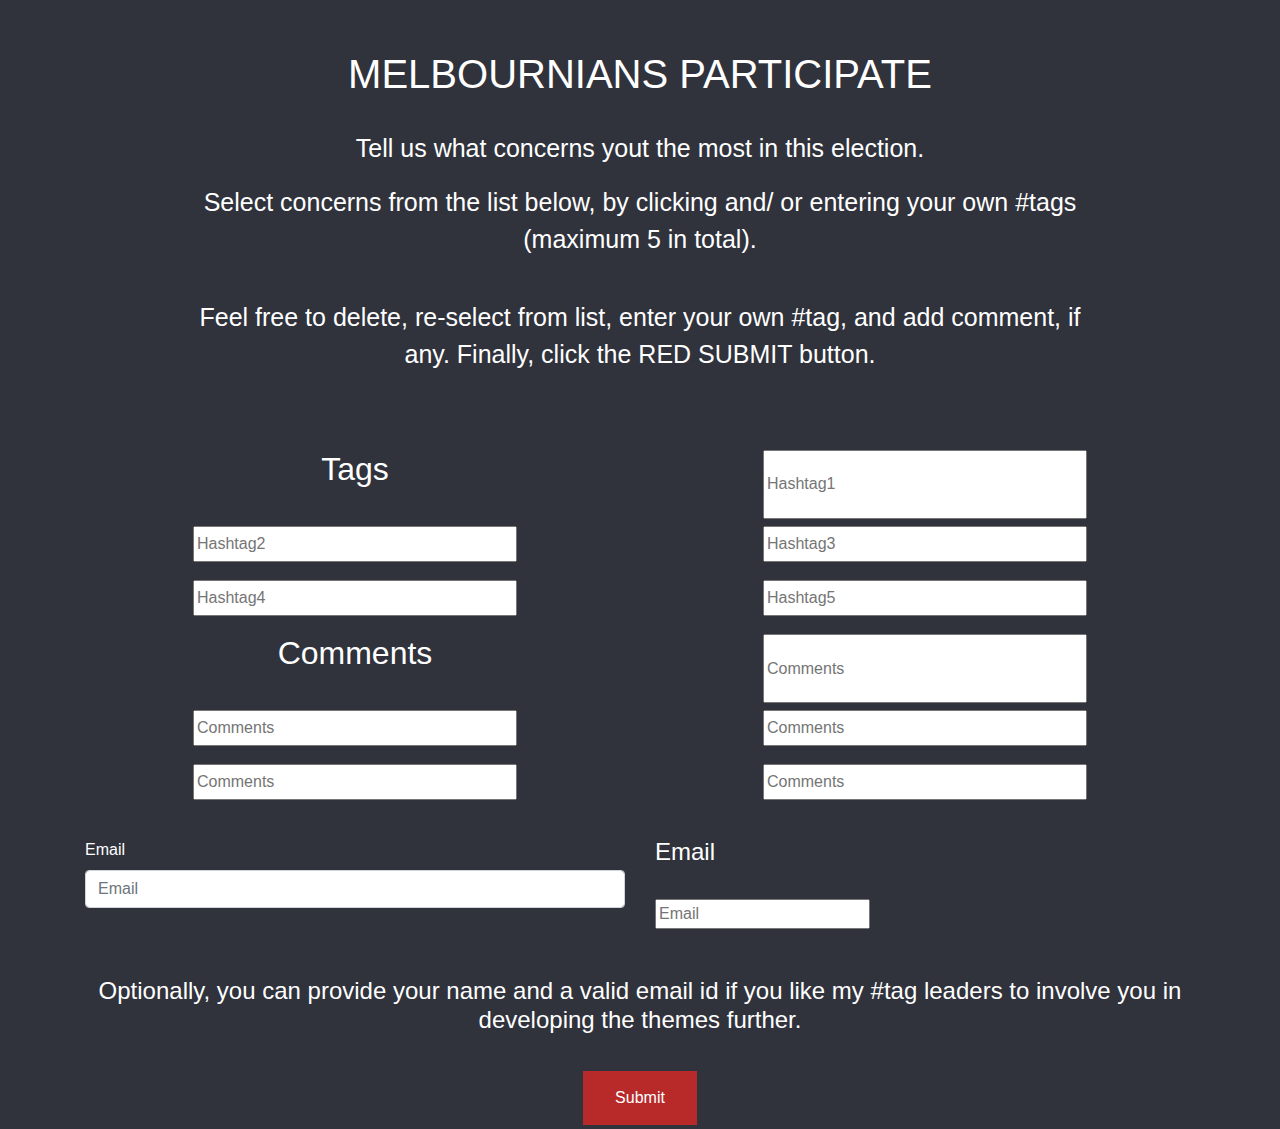
==== Melbourne-1/index.html @ fe4aaa3c "Update index.html" ====
<!DOCTYPE html>
<html lang="en">
<head>
    <meta charset="UTF-8">
    <meta name="viewport" content="width=device-width, initial-scale=1.0">
    <link rel="stylesheet" href="https://stackpath.bootstrapcdn.com/bootstrap/4.3.1/css/bootstrap.min.css" integrity="sha384-ggOyR0iXCbMQv3Xipma34MD+dH/1fQ784/j6cY/iJTQUOhcWr7x9JvoRxT2MZw1T" crossorigin="anonymous">
    <link rel="stylesheet" href="style.css">
    <script src="https://ajax.googleapis.com/ajax/libs/jquery/3.5.1/jquery.min.js"></script>
    <script src="https://stackpath.bootstrapcdn.com/bootstrap/4.3.1/js/bootstrap.min.js" integrity="sha384-JjSmVgyd0p3pXB1rRibZUAYoIIy6OrQ6VrjIEaFf/nJGzIxFDsf4x0xIM+B07jRM" crossorigin="anonymous"></script>
    <script src="index.js"></script>
    <title>City of Melbourne</title>
</head>
<body>
    <div class="container">
        <div class="row">
            <div class="col-sm-1"></div>
            <div class="col-sm-10" align="center">
                <h1 class="mainHeading">MELBOURNIANS PARTICIPATE</h1>
                <br>
                <p>Tell us what concerns yout the most in this election.</p>
                <p>Select concerns from the list below, by clicking and/ or entering your own #tags (maximum 5 in total).</p>
                <br>
                <p>Feel free to delete, re-select from list, enter your own #tag, and add comment, if any. Finally, click the RED SUBMIT button.</p>
            </div>
            <div class="col-sm-1"></div>
        </div>
        <div class="row" align="center" style="margin-top:30px;">
            <div class="col-sm-6" style="margin-top:30px;">
                <h2>Tags</h2>
            </div>
           
            <div class="col-sm-6" style="margin-top:30px;">
                <input list="tags" name="tag1" id="tag1" class="tagName" placeholder="Hashtag1">
            </div>
           
            <div class="col-sm-6" style="margin-top:30px;">
                <input list="tags" name="tag2" id="tag2" class="tagName" placeholder="Hashtag2">
            </div>
            
            <div class="col-sm-6" style="margin-top:30px;">
                <input list="tags" name="tag3" id="tag3" class="tagName" placeholder="Hashtag3">
            </div>
            
            <div class="col-sm-6" style="margin-top:30px;">
                <input list="tags" name="tag4" id="tag4" class="tagName" placeholder="Hashtag4">
            </div>
            
            <div class="col-sm-6" style="margin-top:30px;">
                <input list="tags" name="tag5" id="tag5" class="tagName" placeholder="Hashtag5">
            </div>

            <div class="col-sm-6" style="margin-top:30px">
                <h2>Comments</h2>
            </div>
            <div class="col-sm-6" style="margin-top:30px;">
                <input type="text" class="comments" placeholder="Comments">
            </div>
            <div class="col-sm-6" style="margin-top:30px">
                <input type="text" class="comments" placeholder="Comments">
            </div> <div class="col-sm-6" style="margin-top:30px">
                <input type="text" class="comments" placeholder="Comments">
            </div> <div class="col-sm-6" style="margin-top:30px">
                <input type="text" class="comments" placeholder="Comments">
            </div> <div class="col-sm-6" style="margin-top:30px">
                <input type="text" class="comments" placeholder="Comments">
            </div>

            <datalist id="tags" class="tagList" name="tagList">
                <option value="#MaintainsUrbanBiosphere">
                <option value="#CaptureAndRescueStormWater">
                <option value="#DesignForAndByPeople">
                <option value="#DigitalTransformationOfCouncilBureacrats">
                <option value="#NewAreasOfEmployment">
                <option value="#PropertyPrice">
                <option value="#CovidOutbreakGuardRegulation">
                <option value="#CitizenParticipationInDirectDemocracy">
                <option value="#AffordableCommunityFacilitiesAndServices">
                <option value="#SupportHomeless">
                <option value="#CreativeValue">
                <option value="#E-learningPolicies">
                <option value="#CyclistFriendlyCity">
                <option value="#AffordablePublicTransport">
                <option value="#EnableCitizenEngagementWithNewTechnology">
                <option value="#OpenupGovernmentData">
                <option value="#CityCleanness">
                <option value="#MoreHotspot">
                <option value="#AcknowledgeAboriginalIdentity">
                <option value="#MoreMinorityRights">
            </datalist>
        </div>
        <form id="form1">
            <div class="row">
                
                <div class="col-sm-6">
                    <div class="form-group">
                        <label for="emailAddress">Email</label>
                        <input type="email" class="form-control" id="emailAddress" placeholder="Email">
                    </div>
                </div>
                <div class="col-sm-6">
                        <h4>Email</h4>
                        <br>
                        <input type="text" id="email" name="email" placeholder="Email"><br>
                </div>
            </div>


            <div class="row" align="center">
                <div class="col-md-12">
                    <br>
                    <br>
                    <h4>Optionally, you can provide your name and a valid email id if you like my #tag leaders to involve you in developing the themes further.</h4>
                    <br>
                    <button class="button" type="submit" form="form1" value="Submit">Submit</button>
                </div>
            </div>
            </form>
    </div>

<script>
    $(".tagName").blur(function() {
        var hashTag = $(this).val();
        var tagLength = $('.tagName').length;
        var id = this.id;
        for (var i = 1 ; i<tagLength+1; i++)
        {
            if(id != ("tag"+i))
            {
                var link = $("#tag"+i).val();
                if(hashTag == link && link!="") {
                    alert("This #tag is already chosen.");
                    $(this).val("");
                }
            }
            
        }
    });
</script>
</body>
</html>
---- Melbourne-1/style.css ----
body
{
    background:#30323c;
    
}

div 
{
    color: white;
}
* 
{
    margin: 0;
}

.tagName
{
    height: 150%;
    width: 60%;
}

.comments
{
    height: 150%;
    width: 60%;
}

.button {
    background-color: #b82a2a;
    border: none;
    color: white;
    padding: 15px 32px;
    text-align: center;
    text-decoration: none;
    display: inline-block;
    font-size: 16px;
    margin: 4px 2px;
    cursor: pointer;
  }

form 
{
    margin-top:50px;
}

#fname 
{
    height: 120%;
    width: 50%;
}

.mainHeading
{
    margin-top: 50px;   
}
p
{
    font-size: 25px;
}

.cols-inside
{
 width: 50%;
 min-width: 300px;
 padding: 0;
 margin: auto;
}

.cols-inside input{
    width: 200px;
}

.row
{
    height: auto;
}
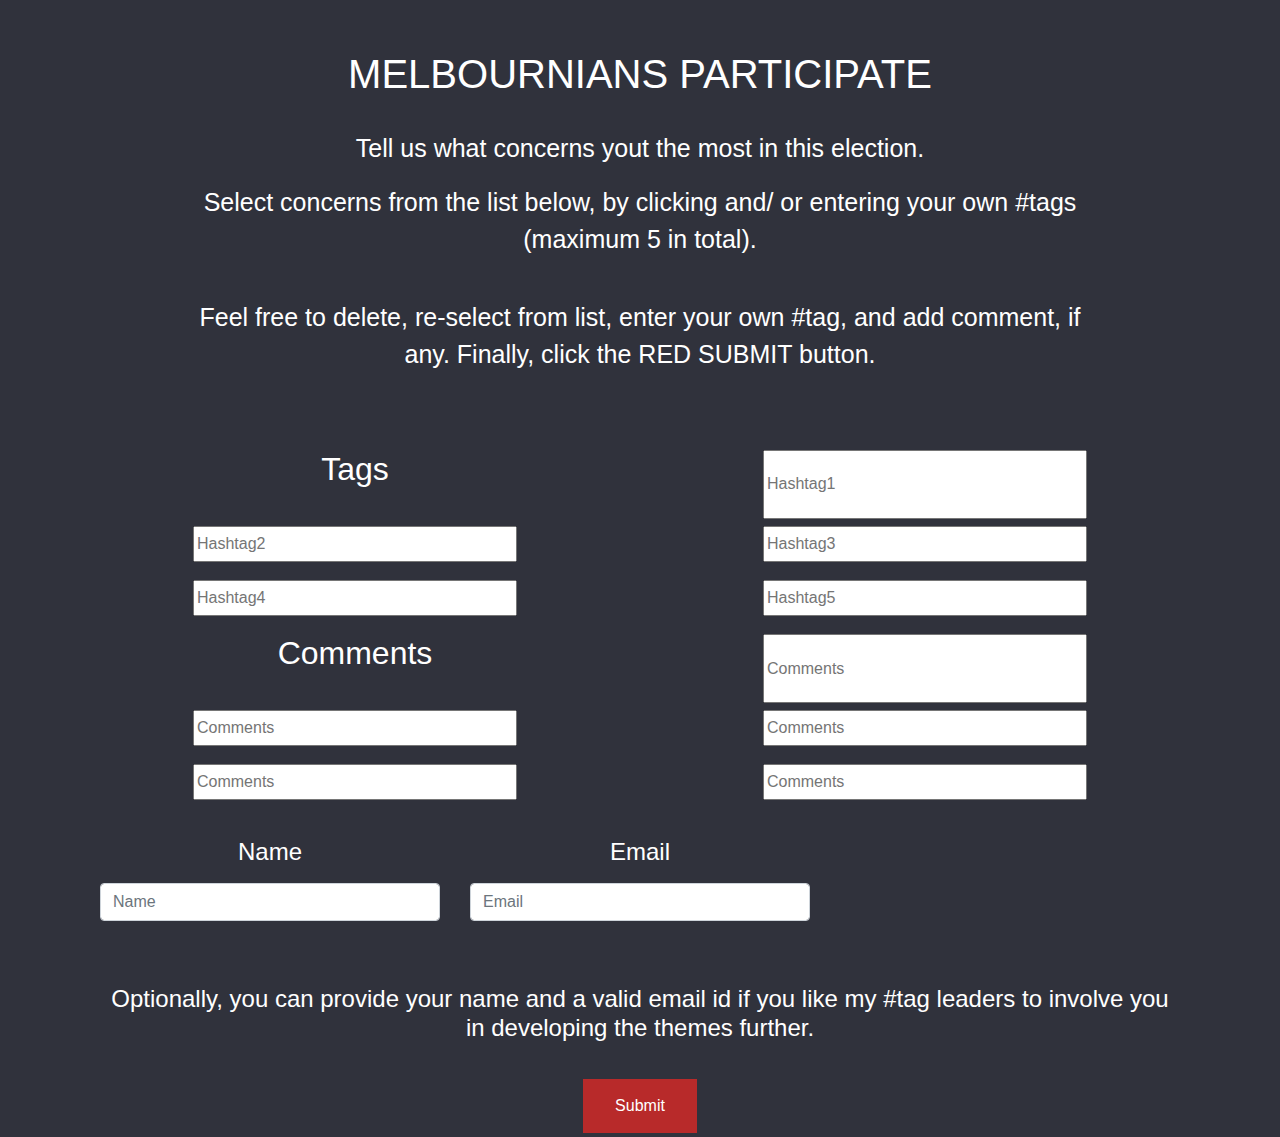
==== commit 0c954adf: "Update index.html" ====
--- a/Melbourne-1/index.html
+++ b/Melbourne-1/index.html
@@ -89,32 +89,34 @@
             </datalist>
         </div>
         <form id="form1">
-            <div class="row">
-                
-                <div class="col-sm-6">
-                    <div class="form-group">
-                        <label for="emailAddress">Email</label>
-                        <input type="email" class="form-control" id="emailAddress" placeholder="Email">
+            <div class="container">
+                <div class="row">
+                    <div class="col-offset-2 col-sm-4 text-center">
+                        <div class="form-group">
+                            <label for="name"><h4>Name</h4></label><br>
+                            <input type="text" class="form-control" id="name" placeholder="Name">
+                        </div>
+                    </div>
+                    <div class="col-offset-2 col-sm-4 text-center">
+                        <div class="form-group">
+                            <label for="emailAddress"><h4>Email</h4></label><br>
+                            <input type="email" class="form-control" id="emailAddress" placeholder="Email">
+                        </div>
                     </div>
                 </div>
-                <div class="col-sm-6">
-                        <h4>Email</h4>
+
+
+                <div class="row" align="center">
+                    <div class="col-md-12">
                         <br>
-                        <input type="text" id="email" name="email" placeholder="Email"><br>
+                        <br>
+                        <h4>Optionally, you can provide your name and a valid email id if you like my #tag leaders to involve you in developing the themes further.</h4>
+                        <br>
+                        <button class="button" type="submit" form="form1" value="Submit">Submit</button>
+                    </div>
                 </div>
             </div>
-
-
-            <div class="row" align="center">
-                <div class="col-md-12">
-                    <br>
-                    <br>
-                    <h4>Optionally, you can provide your name and a valid email id if you like my #tag leaders to involve you in developing the themes further.</h4>
-                    <br>
-                    <button class="button" type="submit" form="form1" value="Submit">Submit</button>
-                </div>
-            </div>
-            </form>
+        </form>
     </div>
 
 <script>
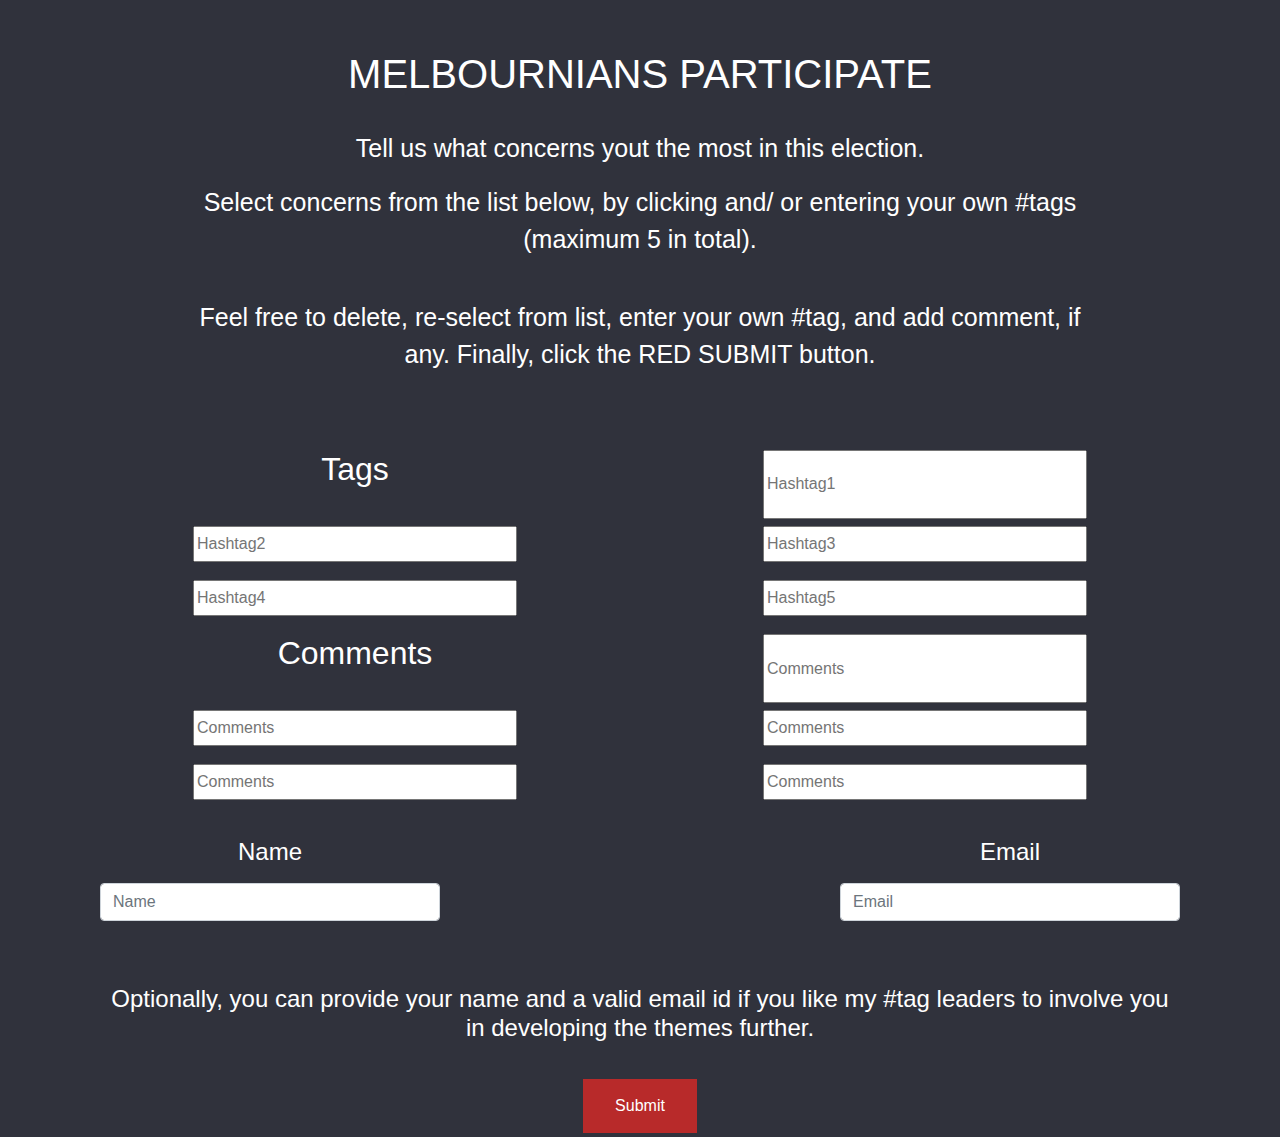
==== commit 2f977ffa: "Update index.html" ====
--- a/Melbourne-1/index.html
+++ b/Melbourne-1/index.html
@@ -90,14 +90,14 @@
         </div>
         <form id="form1">
             <div class="container">
-                <div class="row">
-                    <div class="col-offset-2 col-sm-4 text-center">
+                <div class="row justify-content-between">
+                    <div class="col-sm-6 col-md-4 text-center">
                         <div class="form-group">
                             <label for="name"><h4>Name</h4></label><br>
                             <input type="text" class="form-control" id="name" placeholder="Name">
                         </div>
                     </div>
-                    <div class="col-offset-2 col-sm-4 text-center">
+                    <div class="col-sm-6 col-md-4 text-center">
                         <div class="form-group">
                             <label for="emailAddress"><h4>Email</h4></label><br>
                             <input type="email" class="form-control" id="emailAddress" placeholder="Email">
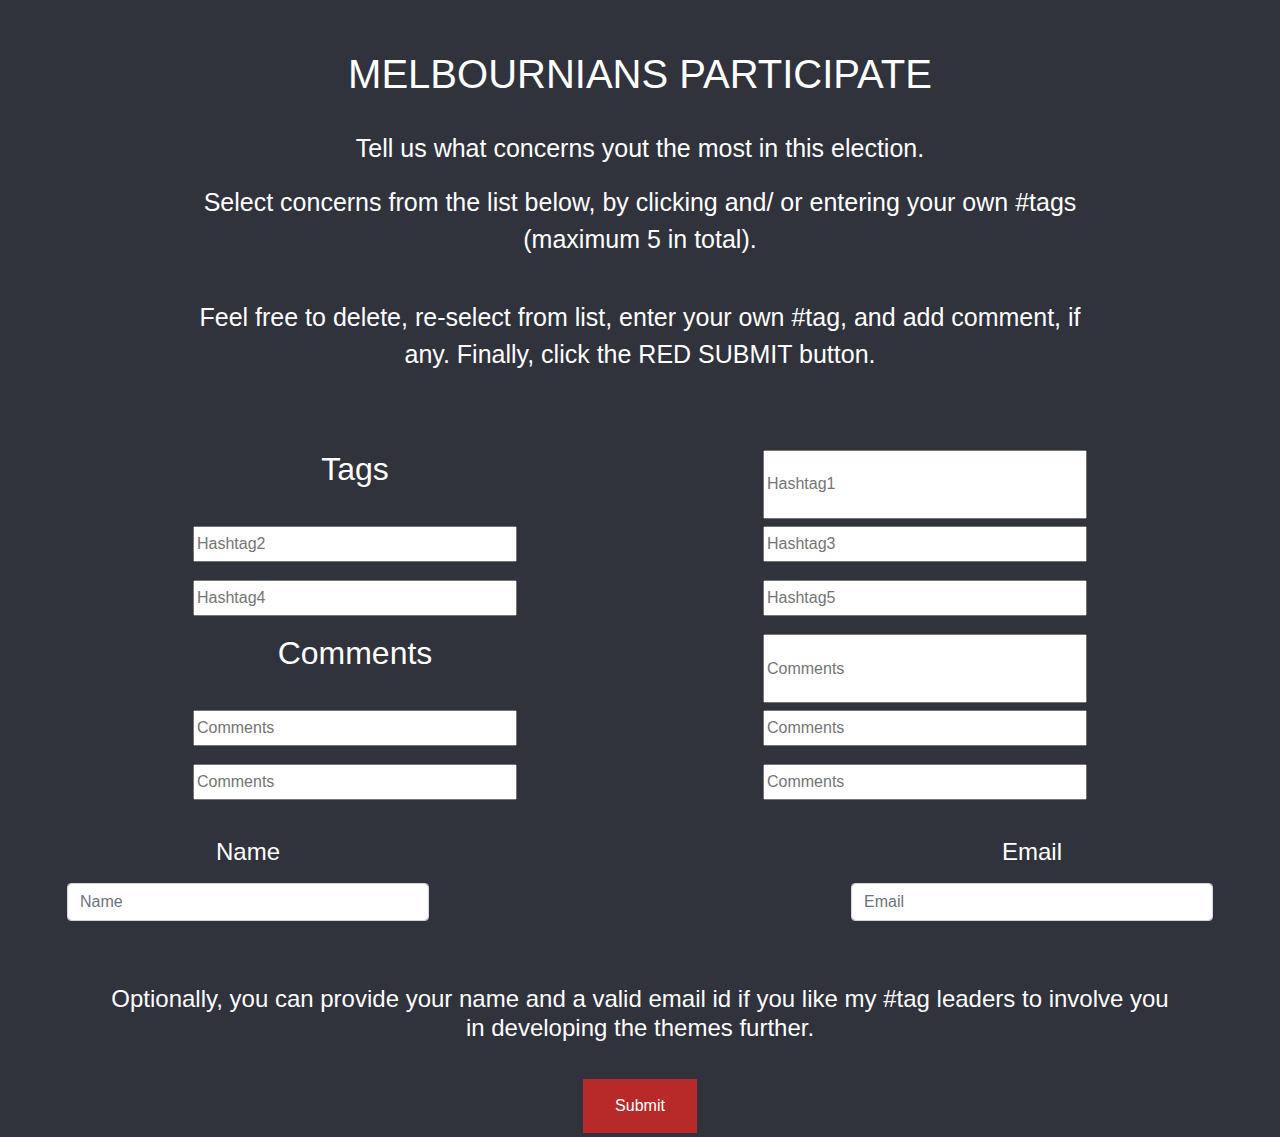
==== commit 1fe7140e: "Update index.html" ====
--- a/Melbourne-1/index.html
+++ b/Melbourne-1/index.html
@@ -90,14 +90,14 @@
         </div>
         <form id="form1">
             <div class="container">
-                <div class="row justify-content-between">
-                    <div class="col-sm-6 col-md-4 text-center">
+                <div class="row justify-content-between mx-lg-n5">
+                    <div class="col-4 text-center">
                         <div class="form-group">
                             <label for="name"><h4>Name</h4></label><br>
                             <input type="text" class="form-control" id="name" placeholder="Name">
                         </div>
                     </div>
-                    <div class="col-sm-6 col-md-4 text-center">
+                    <div class="col-4 text-center">
                         <div class="form-group">
                             <label for="emailAddress"><h4>Email</h4></label><br>
                             <input type="email" class="form-control" id="emailAddress" placeholder="Email">
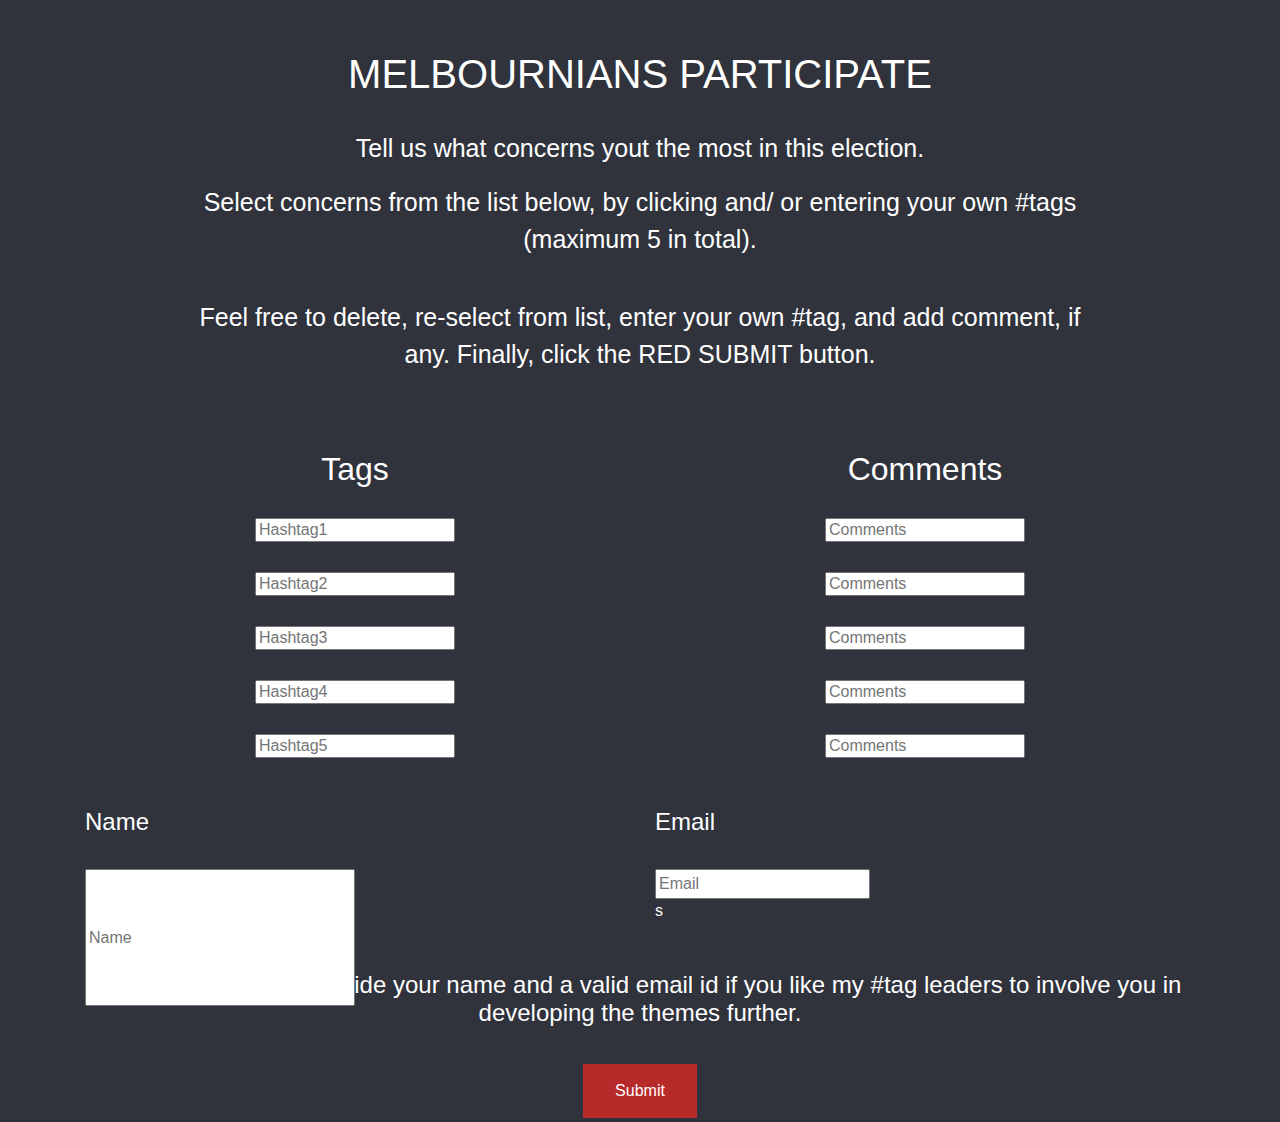
==== commit c4645918: "Merge pull request #7 from SGI-CAPP-AT2/main" ====
--- a/Melbourne-1/index.html
+++ b/Melbourne-1/index.html
@@ -25,46 +25,47 @@
             <div class="col-sm-1"></div>
         </div>
         <div class="row" align="center" style="margin-top:30px;">
-            <div class="col-sm-6" style="margin-top:30px;">
-                <h2>Tags</h2>
+            <div class="cols-inside">
+                <div class="col-sm-6" style="margin-top:30px;">
+                    <h2>Tags</h2>
+                </div>
+                <div class="col-sm-6" style="margin-top:30px;">
+                    <input list="tags" name="tag1" id="tag1" class="tagName" placeholder="Hashtag1">
+                </div>
+            
+                <div class="col-sm-6" style="margin-top:30px;">
+                    <input list="tags" name="tag2" id="tag2" class="tagName" placeholder="Hashtag2">
+                </div>
+                
+                <div class="col-sm-6" style="margin-top:30px;">
+                    <input list="tags" name="tag3" id="tag3" class="tagName" placeholder="Hashtag3">
+                </div>
+                
+                <div class="col-sm-6" style="margin-top:30px;">
+                    <input list="tags" name="tag4" id="tag4" class="tagName" placeholder="Hashtag4">
+                </div>
+                
+                <div class="col-sm-6" style="margin-top:30px;">
+                    <input list="tags" name="tag5" id="tag5" class="tagName" placeholder="Hashtag5">
+                </div>
             </div>
-           
-            <div class="col-sm-6" style="margin-top:30px;">
-                <input list="tags" name="tag1" id="tag1" class="tagName" placeholder="Hashtag1">
+            <div class="cols-inside">
+                <div class="col-sm-6" style="margin-top:30px">
+                    <h2>Comments</h2>
+                </div>
+                <div class="col-sm-6" style="margin-top:30px;">
+                    <input type="text" class="comments" placeholder="Comments">
+                </div>
+                <div class="col-sm-6" style="margin-top:30px">
+                    <input type="text" class="comments" placeholder="Comments">
+                </div> <div class="col-sm-6" style="margin-top:30px">
+                    <input type="text" class="comments" placeholder="Comments">
+                </div> <div class="col-sm-6" style="margin-top:30px">
+                    <input type="text" class="comments" placeholder="Comments">
+                </div> <div class="col-sm-6" style="margin-top:30px">
+                    <input type="text" class="comments" placeholder="Comments">
+                </div>
             </div>
-           
-            <div class="col-sm-6" style="margin-top:30px;">
-                <input list="tags" name="tag2" id="tag2" class="tagName" placeholder="Hashtag2">
-            </div>
-            
-            <div class="col-sm-6" style="margin-top:30px;">
-                <input list="tags" name="tag3" id="tag3" class="tagName" placeholder="Hashtag3">
-            </div>
-            
-            <div class="col-sm-6" style="margin-top:30px;">
-                <input list="tags" name="tag4" id="tag4" class="tagName" placeholder="Hashtag4">
-            </div>
-            
-            <div class="col-sm-6" style="margin-top:30px;">
-                <input list="tags" name="tag5" id="tag5" class="tagName" placeholder="Hashtag5">
-            </div>
-
-            <div class="col-sm-6" style="margin-top:30px">
-                <h2>Comments</h2>
-            </div>
-            <div class="col-sm-6" style="margin-top:30px;">
-                <input type="text" class="comments" placeholder="Comments">
-            </div>
-            <div class="col-sm-6" style="margin-top:30px">
-                <input type="text" class="comments" placeholder="Comments">
-            </div> <div class="col-sm-6" style="margin-top:30px">
-                <input type="text" class="comments" placeholder="Comments">
-            </div> <div class="col-sm-6" style="margin-top:30px">
-                <input type="text" class="comments" placeholder="Comments">
-            </div> <div class="col-sm-6" style="margin-top:30px">
-                <input type="text" class="comments" placeholder="Comments">
-            </div>
-
             <datalist id="tags" class="tagList" name="tagList">
                 <option value="#MaintainsUrbanBiosphere">
                 <option value="#CaptureAndRescueStormWater">
@@ -89,34 +90,33 @@
             </datalist>
         </div>
         <form id="form1">
-            <div class="container">
-                <div class="row justify-content-between mx-lg-n5">
-                    <div class="col-4 text-center">
-                        <div class="form-group">
-                            <label for="name"><h4>Name</h4></label><br>
-                            <input type="text" class="form-control" id="name" placeholder="Name">
-                        </div>
-                    </div>
-                    <div class="col-4 text-center">
-                        <div class="form-group">
-                            <label for="emailAddress"><h4>Email</h4></label><br>
-                            <input type="email" class="form-control" id="emailAddress" placeholder="Email">
-                        </div>
-                    </div>
+            <div class="row">
+                
+                <div class="col-sm-6">
+                                <h4>
+                                  Name
+                              </h4>
+                              <br>
+                             <input type="text" id="fname" name="fname" placeholder="Name"><br>
                 </div>
+                <div class="col-sm-6">
+                        <h4>Email</h4>
+                        <br>
+                        <input type="text" id="email" name="email" placeholder="Email"><br>s
+                </div>
+            </div>
 
 
-                <div class="row" align="center">
-                    <div class="col-md-12">
-                        <br>
-                        <br>
-                        <h4>Optionally, you can provide your name and a valid email id if you like my #tag leaders to involve you in developing the themes further.</h4>
-                        <br>
-                        <button class="button" type="submit" form="form1" value="Submit">Submit</button>
-                    </div>
+            <div class="row" align="center">
+                <div class="col-md-12">
+                    <br>
+                    <br>
+                    <h4>Optionally, you can provide your name and a valid email id if you like my #tag leaders to involve you in developing the themes further.</h4>
+                    <br>
+                    <button class="button" type="submit" form="form1" value="Submit">Submit</button>
                 </div>
             </div>
-        </form>
+            </form>
     </div>
 
 <script>
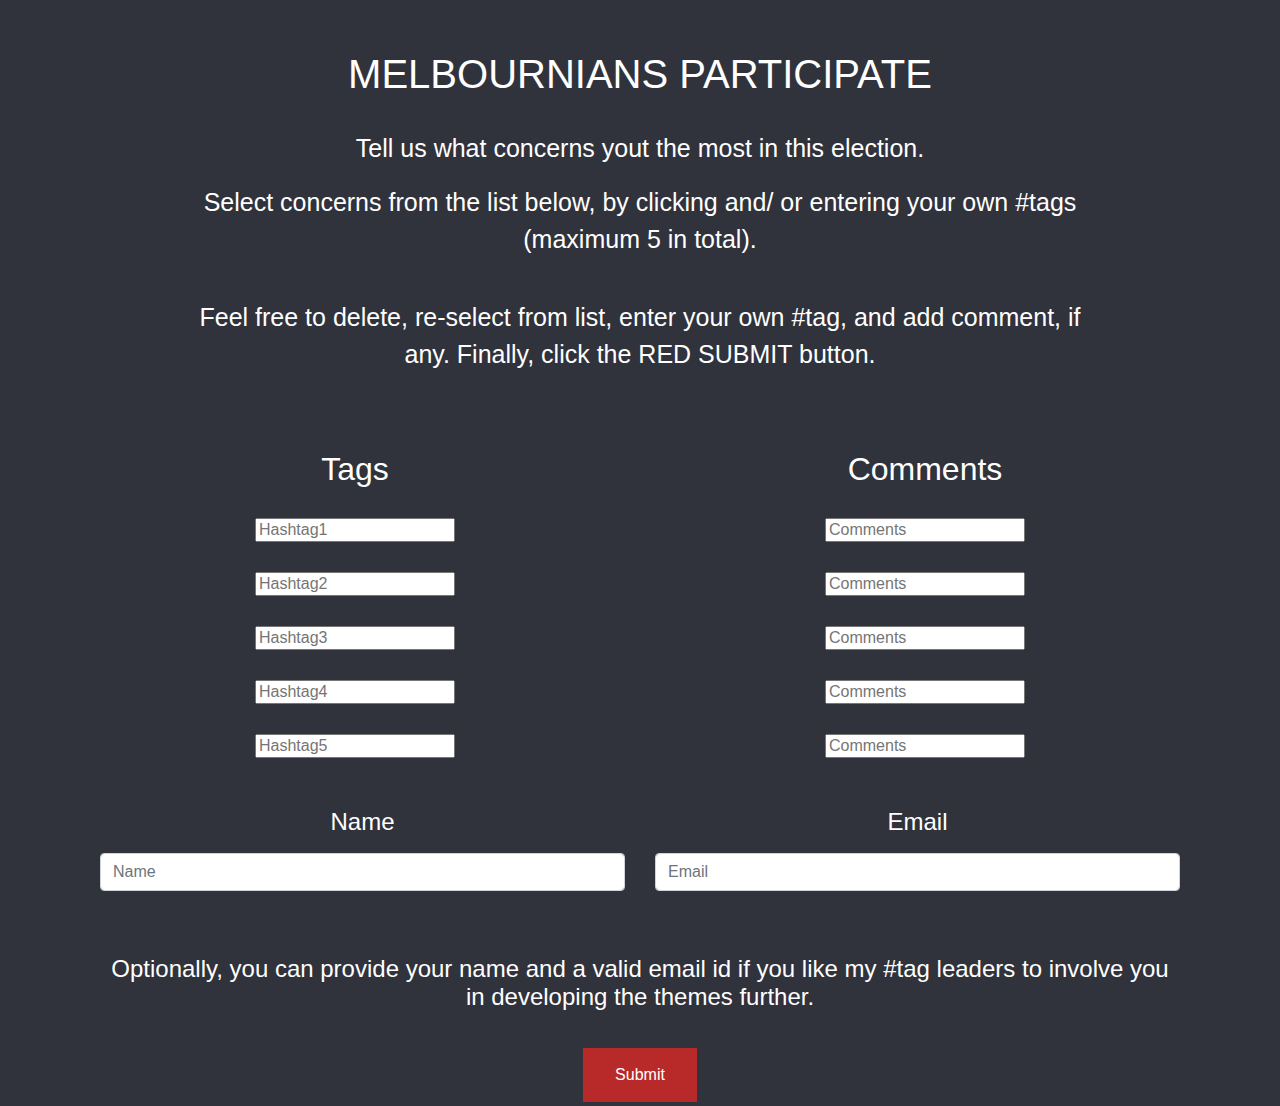
==== commit 2d165f65: "Merge pull request #6 from Mitali-Potdar/#3" ====
--- a/Melbourne-1/index.html
+++ b/Melbourne-1/index.html
@@ -90,33 +90,34 @@
             </datalist>
         </div>
         <form id="form1">
-            <div class="row">
-                
-                <div class="col-sm-6">
-                                <h4>
-                                  Name
-                              </h4>
-                              <br>
-                             <input type="text" id="fname" name="fname" placeholder="Name"><br>
+            <div class="container">
+                <div class="row justify-content-between">
+                    <div class="col-6 text-center">
+                        <div class="form-group">
+                            <label for="name"><h4>Name</h4></label><br>
+                            <input type="text" class="form-control" id="name" placeholder="Name">
+                        </div>
+                    </div>
+                    <div class="col-6 text-center">
+                        <div class="form-group">
+                            <label for="emailAddress"><h4>Email</h4></label><br>
+                            <input type="email" class="form-control" id="emailAddress" placeholder="Email">
+                        </div>
+                    </div>
                 </div>
-                <div class="col-sm-6">
-                        <h4>Email</h4>
+
+
+                <div class="row" align="center">
+                    <div class="col-md-12">
                         <br>
-                        <input type="text" id="email" name="email" placeholder="Email"><br>s
+                        <br>
+                        <h4>Optionally, you can provide your name and a valid email id if you like my #tag leaders to involve you in developing the themes further.</h4>
+                        <br>
+                        <button class="button" type="submit" form="form1" value="Submit">Submit</button>
+                    </div>
                 </div>
             </div>
-
-
-            <div class="row" align="center">
-                <div class="col-md-12">
-                    <br>
-                    <br>
-                    <h4>Optionally, you can provide your name and a valid email id if you like my #tag leaders to involve you in developing the themes further.</h4>
-                    <br>
-                    <button class="button" type="submit" form="form1" value="Submit">Submit</button>
-                </div>
-            </div>
-            </form>
+        </form>
     </div>
 
 <script>
